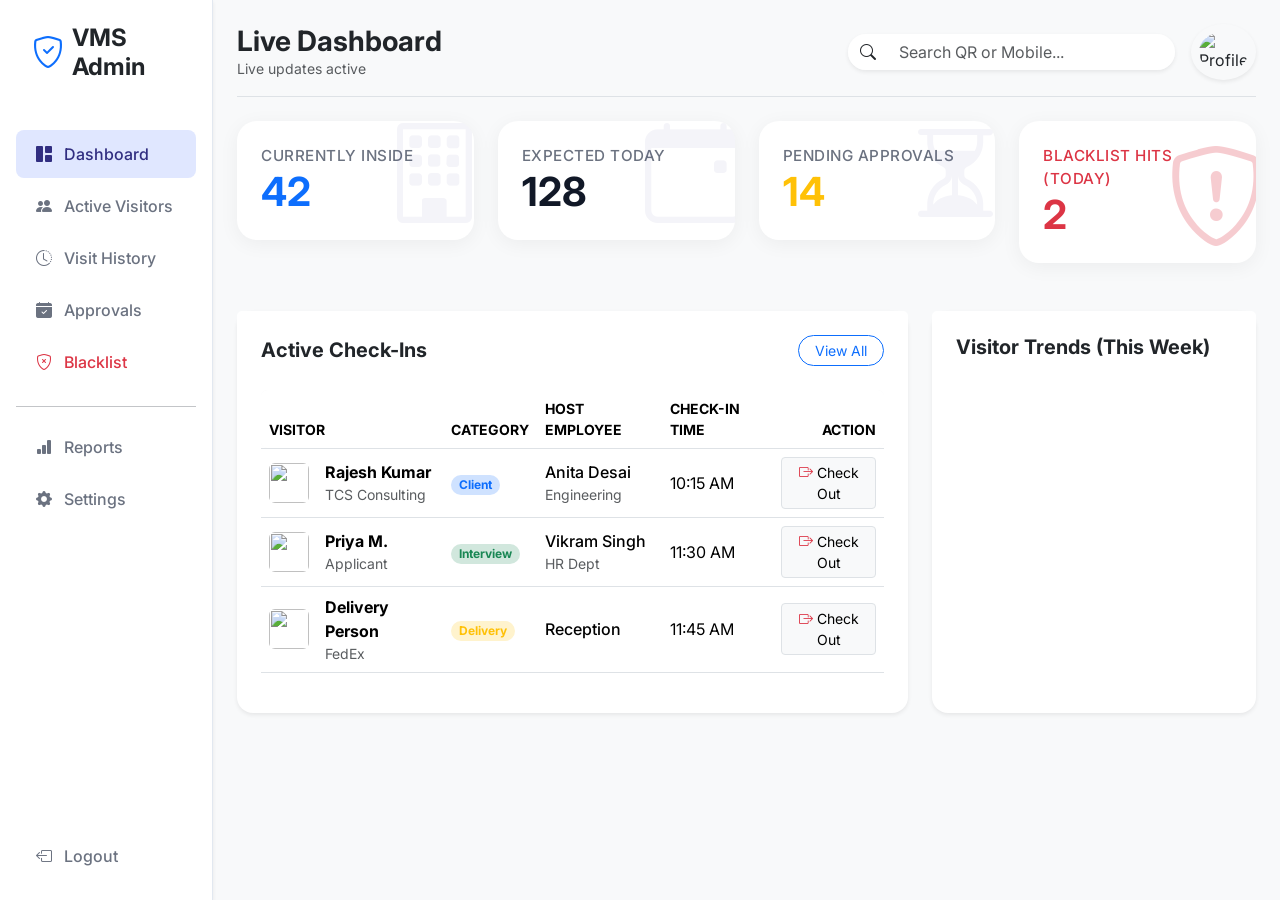
==== frontend/dashboard.html @ 6948e8de "feat(vms): complete Day 1-11 internship deliverables This commit introduces the foundational documen" ====
<!DOCTYPE html>
<html lang="en">
<head>
    <meta charset="UTF-8">
    <meta name="viewport" content="width=device-width, initial-scale=1.0">
    <title>VMS | Admin Dashboard</title>
    <link href="https://fonts.googleapis.com/css2?family=Inter:wght@300;400;500;600;700&display=swap" rel="stylesheet">
    <link href="https://cdn.jsdelivr.net/npm/bootstrap@5.3.2/dist/css/bootstrap.min.css" rel="stylesheet">
    <link href="assets/css/style.css" rel="stylesheet">
    <link rel="stylesheet" href="https://cdn.jsdelivr.net/npm/bootstrap-icons@1.11.1/font/bootstrap-icons.css">
    
    <!-- Chart.js for reports -->
    <script src="https://cdn.jsdelivr.net/npm/chart.js"></script>
</head>
<body class="bg-light">

    <div class="container-fluid p-0">
        <div class="row g-0">
            
            <!-- Sidebar -->
            <div class="col-lg-2 sidebar pt-4 px-3 d-none d-lg-block shadow-sm z-3">
                <div class="d-flex align-items-center mb-5 px-3">
                    <i class="bi bi-shield-check fs-2 text-primary me-2"></i>
                    <h4 class="fw-bold text-dark mb-0">VMS Admin</h4>
                </div>
                
                <div class="nav flex-column">
                    <a href="#" class="nav-link nav-link-premium active"><i class="bi bi-grid-1x2-fill me-2"></i> Dashboard</a>
                    <a href="#" class="nav-link nav-link-premium"><i class="bi bi-people-fill me-2"></i> Active Visitors</a>
                    <a href="#" class="nav-link nav-link-premium"><i class="bi bi-clock-history me-2"></i> Visit History</a>
                    <a href="#" class="nav-link nav-link-premium"><i class="bi bi-calendar-check-fill me-2"></i> Approvals</a>
                    <a href="#" class="nav-link nav-link-premium text-danger"><i class="bi bi-shield-x me-2"></i> Blacklist</a>
                    <hr class="my-3">
                    <a href="#" class="nav-link nav-link-premium"><i class="bi bi-bar-chart-fill me-2"></i> Reports</a>
                    <a href="#" class="nav-link nav-link-premium"><i class="bi bi-gear-fill me-2"></i> Settings</a>
                </div>
                
                <div class="position-absolute bottom-0 w-100 start-0 p-3">
                    <a href="index.html" class="nav-link nav-link-premium"><i class="bi bi-box-arrow-left me-2"></i> Logout</a>
                </div>
            </div>

            <!-- Main Content -->
            <div class="col-lg-10 p-4">
                
                <!-- Topbar -->
                <div class="d-flex justify-content-between align-items-center mb-4 pb-3 border-bottom animate-slide-up">
                    <div>
                        <h3 class="fw-bold text-dark mb-0">Live Dashboard</h3>
                        <p class="text-muted small mb-0"><span class="badge bg-success align-middle me-1"></span> Live updates active</p>
                    </div>
                    <div class="d-flex align-items-center">
                        <div class="input-group me-3 shadow-sm rounded-pill overflow-hidden">
                            <span class="input-group-text bg-white border-0"><i class="bi bi-search"></i></span>
                            <input type="text" class="form-control border-0 bg-white" placeholder="Search QR or Mobile...">
                        </div>
                        <div class="dropdown">
                            <button class="btn btn-white shadow-sm rounded-circle p-2 border-0" data-bs-toggle="dropdown">
                                <img src="https://ui-avatars.com/api/?name=Admin+User&background=4f46e5&color=fff" class="rounded-circle" width="40" height="40" alt="Profile">
                            </button>
                        </div>
                    </div>
                </div>

                <!-- Stats Row -->
                <div class="row g-4 mb-5 animate-slide-up" style="animation-delay: 0.1s;">
                    <div class="col-md-3">
                        <div class="stat-card hover-lift">
                            <div class="stat-label">Currently Inside</div>
                            <div class="stat-value text-primary">42</div>
                            <i class="bi bi-building stat-icon"></i>
                        </div>
                    </div>
                    <div class="col-md-3">
                        <div class="stat-card hover-lift">
                            <div class="stat-label">Expected Today</div>
                            <div class="stat-value">128</div>
                            <i class="bi bi-calendar-event stat-icon"></i>
                        </div>
                    </div>
                    <div class="col-md-3">
                        <div class="stat-card hover-lift">
                            <div class="stat-label">Pending Approvals</div>
                            <div class="stat-value text-warning">14</div>
                            <i class="bi bi-hourglass-split stat-icon"></i>
                        </div>
                    </div>
                    <div class="col-md-3">
                        <div class="stat-card hover-lift">
                            <div class="stat-label text-danger">Blacklist Hits (Today)</div>
                            <div class="stat-value text-danger">2</div>
                            <i class="bi bi-shield-exclamation stat-icon text-danger opacity-25"></i>
                        </div>
                    </div>
                </div>

                <!-- Active Visitors & Charts Row -->
                <div class="row g-4 animate-slide-up" style="animation-delay: 0.2s;">
                    <!-- Active Visitors Table -->
                    <div class="col-lg-8">
                        <div class="card border-0 shadow-sm rounded-4 h-100">
                            <div class="card-header bg-white border-0 pt-4 pb-0 px-4 d-flex justify-content-between align-items-center">
                                <h5 class="fw-bold mb-0">Active Check-Ins</h5>
                                <button class="btn btn-sm btn-outline-primary rounded-pill px-3">View All</button>
                            </div>
                            <div class="card-body p-4">
                                <div class="table-responsive">
                                    <table class="table table-hover align-middle">
                                        <thead class="text-muted small text-uppercase bg-light">
                                            <tr>
                                                <th class="rounded-start">Visitor</th>
                                                <th>Category</th>
                                                <th>Host Employee</th>
                                                <th>Check-In Time</th>
                                                <th class="rounded-end text-end">Action</th>
                                            </tr>
                                        </thead>
                                        <tbody>
                                            <tr>
                                                <td>
                                                    <div class="d-flex align-items-center">
                                                        <img src="https://ui-avatars.com/api/?name=Rajesh+K&background=random" class="rounded me-3" width="40" height="40">
                                                        <div>
                                                            <div class="fw-bold">Rajesh Kumar</div>
                                                            <div class="small text-muted">TCS Consulting</div>
                                                        </div>
                                                    </div>
                                                </td>
                                                <td><span class="badge bg-primary-subtle text-primary px-2 py-1 rounded-pill">Client</span></td>
                                                <td><div class="fw-medium">Anita Desai</div><div class="small text-muted">Engineering</div></td>
                                                <td>10:15 AM</td>
                                                <td class="text-end">
                                                    <button class="btn btn-sm btn-light border hover-lift"><i class="bi bi-box-arrow-right text-danger"></i> Check Out</button>
                                                </td>
                                            </tr>
                                            <tr>
                                                <td>
                                                    <div class="d-flex align-items-center">
                                                        <img src="https://ui-avatars.com/api/?name=Priya+M&background=random" class="rounded me-3" width="40" height="40">
                                                        <div>
                                                            <div class="fw-bold">Priya M.</div>
                                                            <div class="small text-muted">Applicant</div>
                                                        </div>
                                                    </div>
                                                </td>
                                                <td><span class="badge bg-success-subtle text-success px-2 py-1 rounded-pill">Interview</span></td>
                                                <td><div class="fw-medium">Vikram Singh</div><div class="small text-muted">HR Dept</div></td>
                                                <td>11:30 AM</td>
                                                <td class="text-end">
                                                    <button class="btn btn-sm btn-light border hover-lift"><i class="bi bi-box-arrow-right text-danger"></i> Check Out</button>
                                                </td>
                                            </tr>
                                            <tr>
                                                <td>
                                                    <div class="d-flex align-items-center">
                                                        <img src="https://ui-avatars.com/api/?name=FedEx+Guy&background=random" class="rounded me-3" width="40" height="40">
                                                        <div>
                                                            <div class="fw-bold">Delivery Person</div>
                                                            <div class="small text-muted">FedEx</div>
                                                        </div>
                                                    </div>
                                                </td>
                                                <td><span class="badge bg-warning-subtle text-warning px-2 py-1 rounded-pill">Delivery</span></td>
                                                <td><div class="fw-medium">Reception</div></td>
                                                <td>11:45 AM</td>
                                                <td class="text-end">
                                                    <button class="btn btn-sm btn-light border hover-lift"><i class="bi bi-box-arrow-right text-danger"></i> Check Out</button>
                                                </td>
                                            </tr>
                                        </tbody>
                                    </table>
                                </div>
                            </div>
                        </div>
                    </div>

                    <!-- Mini Report Chart -->
                    <div class="col-lg-4">
                        <div class="card border-0 shadow-sm rounded-4 h-100">
                            <div class="card-header bg-white border-0 pt-4 px-4">
                                <h5 class="fw-bold mb-0">Visitor Trends (This Week)</h5>
                            </div>
                            <div class="card-body px-4 pb-4">
                                <canvas id="visitorChart" height="250"></canvas>
                            </div>
                        </div>
                    </div>
                </div>

            </div>
        </div>
    </div>

    <script src="https://cdn.jsdelivr.net/npm/bootstrap@5.3.2/dist/js/bootstrap.bundle.min.js"></script>
    <script>
        // Init Chart.js
        const ctx = document.getElementById('visitorChart').getContext('2d');
        new Chart(ctx, {
            type: 'bar',
            data: {
                labels: ['Mon', 'Tue', 'Wed', 'Thu', 'Fri'],
                datasets: [{
                    label: 'Visitors',
                    data: [120, 190, 150, 175, 130],
                    backgroundColor: '#4f46e5',
                    borderRadius: 6,
                    barThickness: 20
                }]
            },
            options: {
                responsive: true,
                maintainAspectRatio: false,
                plugins: {
                    legend: { display: false }
                },
                scales: {
                    y: { beginAtZero: true, grid: { borderDash: [2, 4] } },
                    x: { grid: { display: false } }
                }
            }
        });
    </script>
</body>
</html>
---- frontend/assets/css/style.css ----
/* Premium Design Tokens & Utilities */
:root {
  /* Color Palette */
  --vms-primary-100: #e0e7ff;
  --vms-primary-500: #4f46e5;
  --vms-primary-900: #312e81;
  --vms-dark-100: #f3f4f6;
  --vms-dark-500: #6b7280;
  --vms-dark-900: #111827;
  --vms-success: #10b981;
  --vms-danger: #ef4444;

  /* Typography */
  --font-family-primary: 'Inter', system-ui, -apple-system, sans-serif;
  
  /* Shadows & Radius */
  --shadow-soft: 0 4px 20px rgba(0, 0, 0, 0.05);
  --shadow-hover: 0 10px 30px rgba(79, 70, 229, 0.15);
  --border-radius-sm: 8px;
  --border-radius-md: 12px;
  --border-radius-lg: 20px;
  
  /* Transitions */
  --transition-smooth: all 0.3s cubic-bezier(0.25, 0.8, 0.25, 1);
}

body {
  font-family: var(--font-family-primary);
  background-color: #f8fafc;
  color: var(--vms-dark-900);
  -webkit-font-smoothing: antialiased;
}

/* Glassmorphism utilities */
.glass-panel {
  background: rgba(255, 255, 255, 0.85);
  backdrop-filter: blur(12px);
  -webkit-backdrop-filter: blur(12px);
  border: 1px solid rgba(255, 255, 255, 0.3);
  box-shadow: var(--shadow-soft);
  border-radius: var(--border-radius-lg);
}

/* Premium Buttons */
.btn-premium {
  background: linear-gradient(135deg, var(--vms-primary-500), #6366f1);
  color: white;
  border: none;
  border-radius: var(--border-radius-sm);
  padding: 10px 24px;
  font-weight: 500;
  letter-spacing: 0.3px;
  transition: var(--transition-smooth);
}

.btn-premium:hover {
  transform: translateY(-2px);
  box-shadow: var(--shadow-hover);
  color: white;
}

/* Form Controls */
.form-control-premium {
  border: 1px solid #e2e8f0;
  border-radius: var(--border-radius-sm);
  padding: 12px 16px;
  font-size: 0.95rem;
  transition: var(--transition-smooth);
  background-color: #fcfcfd;
}

.form-control-premium:focus {
  border-color: var(--vms-primary-500);
  box-shadow: 0 0 0 4px rgba(79, 70, 229, 0.1);
  background-color: #ffffff;
  outline: none;
}

.form-label-premium {
  font-weight: 500;
  color: var(--vms-dark-500);
  font-size: 0.9rem;
  margin-bottom: 6px;
}

/* Custom Card Hover */
.hover-lift {
  transition: var(--transition-smooth);
}

.hover-lift:hover {
  transform: translateY(-5px);
  box-shadow: var(--shadow-hover);
}

/* OTP Input Boxes */
.otp-container {
  display: flex;
  gap: 10px;
  justify-content: center;
}

.otp-box {
  width: 50px;
  height: 60px;
  font-size: 24px;
  text-align: center;
  border: 2px solid #e2e8f0;
  border-radius: var(--border-radius-md);
  font-weight: 600;
  color: var(--vms-primary-900);
  transition: var(--transition-smooth);
}

.otp-box:focus {
  border-color: var(--vms-primary-500);
  outline: none;
  box-shadow: 0 0 0 4px rgba(79, 70, 229, 0.15);
}

/* Sidebar Dashboard */
.sidebar {
  height: 100vh;
  background-color: white;
  border-right: 1px solid #e2e8f0;
  position: sticky;
  top: 0;
}

.nav-link-premium {
  color: var(--vms-dark-500);
  padding: 12px 20px;
  border-radius: var(--border-radius-sm);
  margin-bottom: 4px;
  font-weight: 500;
  transition: var(--transition-smooth);
}

.nav-link-premium:hover, .nav-link-premium.active {
  background-color: var(--vms-primary-100);
  color: var(--vms-primary-900);
}

.nav-link-premium i {
  width: 24px;
}

/* Dashboard Stats Cards */
.stat-card {
  padding: 24px;
  border-radius: var(--border-radius-lg);
  border: none;
  box-shadow: var(--shadow-soft);
  background: white;
  position: relative;
  overflow: hidden;
}

.stat-icon {
  position: absolute;
  right: -10px;
  bottom: -10px;
  font-size: 100px;
  opacity: 0.05;
  color: var(--vms-primary-900);
}

.stat-value {
  font-size: 2.5rem;
  font-weight: 700;
  color: var(--vms-dark-900);
  line-height: 1.2;
}

.stat-label {
  color: var(--vms-dark-500);
  font-weight: 500;
  font-size: 0.95rem;
  text-transform: uppercase;
  letter-spacing: 0.5px;
}

/* Animations */
@keyframes slideUp {
  from { opacity: 0; transform: translateY(20px); }
  to { opacity: 1; transform: translateY(0); }
}

.animate-slide-up {
  animation: slideUp 0.5s cubic-bezier(0.25, 0.8, 0.25, 1) forwards;
}
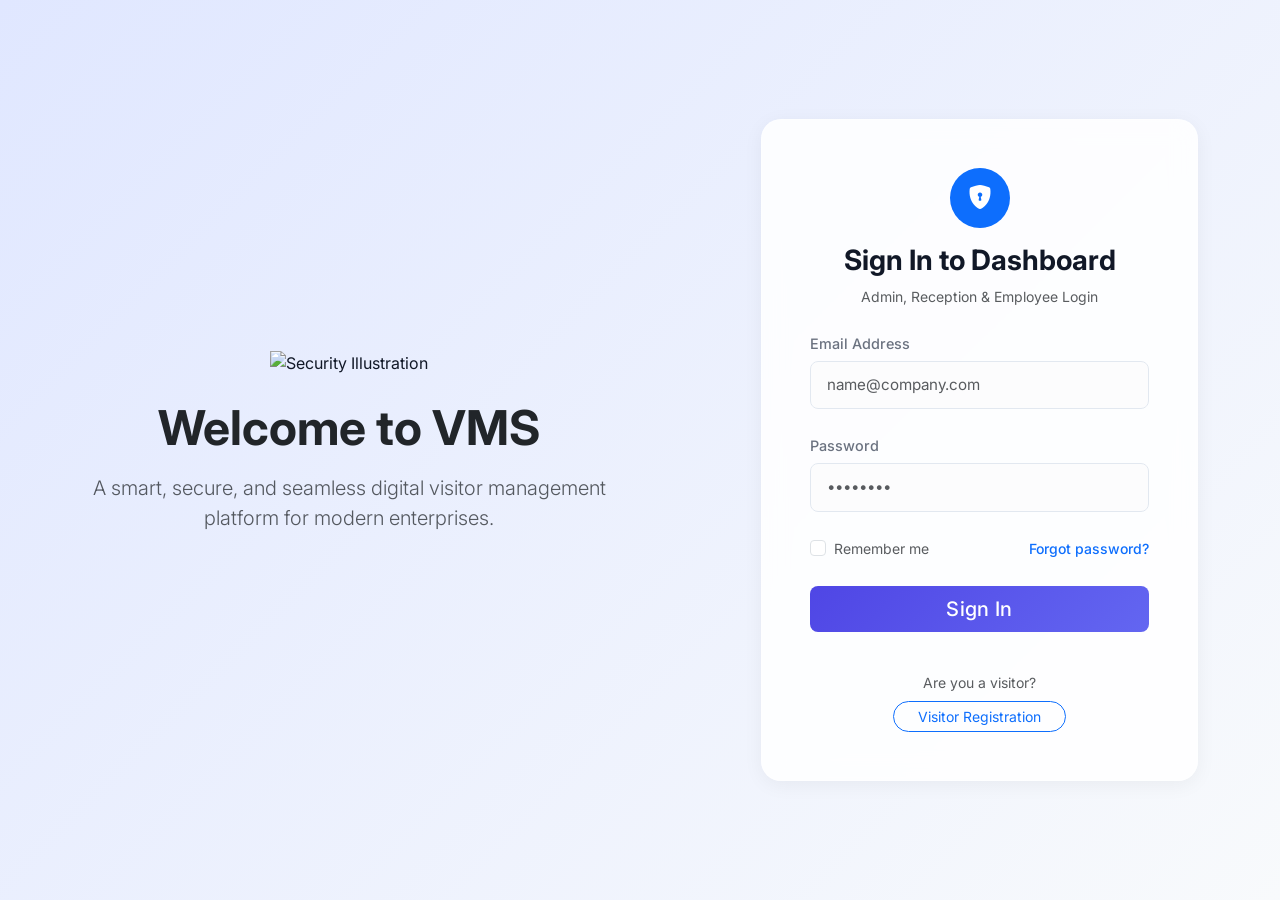
==== commit c6bdca31: "feat: implement blacklist, reporting capabilities, and revamp dashboard UI - Add Blacklist and Repor" ====
--- a/frontend/dashboard.html
+++ b/frontend/dashboard.html
@@ -21,7 +21,7 @@
             <div class="col-lg-2 sidebar pt-4 px-3 d-none d-lg-block shadow-sm z-3">
                 <div class="d-flex align-items-center mb-5 px-3">
                     <i class="bi bi-shield-check fs-2 text-primary me-2"></i>
-                    <h4 class="fw-bold text-dark mb-0">VMS Admin</h4>
+                    <h4 id="sidebar-role-title" class="fw-bold text-dark mb-0">VMS Admin</h4>
                 </div>
                 
                 <div class="nav flex-column">
@@ -46,8 +46,8 @@
                 <!-- Topbar -->
                 <div class="d-flex justify-content-between align-items-center mb-4 pb-3 border-bottom animate-slide-up">
                     <div>
-                        <h3 class="fw-bold text-dark mb-0">Live Dashboard</h3>
-                        <p class="text-muted small mb-0"><span class="badge bg-success align-middle me-1"></span> Live updates active</p>
+                        <h3 id="topbar-title" class="fw-bold text-dark mb-0">Live Dashboard</h3>
+                        <p id="topbar-subtitle" class="text-muted small mb-0"><span class="badge bg-success align-middle me-1"></span> Live updates active</p>
                     </div>
                     <div class="d-flex align-items-center">
                         <div class="input-group me-3 shadow-sm rounded-pill overflow-hidden">
@@ -56,11 +56,17 @@
                         </div>
                         <div class="dropdown">
                             <button class="btn btn-white shadow-sm rounded-circle p-2 border-0" data-bs-toggle="dropdown">
-                                <img src="https://ui-avatars.com/api/?name=Admin+User&background=4f46e5&color=fff" class="rounded-circle" width="40" height="40" alt="Profile">
+                                <img id="topbar-avatar" src="https://ui-avatars.com/api/?name=Admin+User&background=4f46e5&color=fff" class="rounded-circle" width="40" height="40" alt="Profile">
                             </button>
                         </div>
                     </div>
                 </div>
+
+                <!-- Main View Container -->
+                <div id="main-view-container">
+
+                    <!-- Dashboard View -->
+                    <div id="dashboard-view" class="view-section">
 
                 <!-- Stats Row -->
                 <div class="row g-4 mb-5 animate-slide-up" style="animation-delay: 0.1s;">
@@ -186,39 +192,152 @@
                         </div>
                     </div>
                 </div>
-
+                </div>
+                <!-- End Dashboard View -->
+
+                <!-- Visit History View -->
+                <div id="history-view" class="view-section d-none">
+                    <div class="card border-0 shadow-sm rounded-4 mb-4 animate-slide-up">
+                        <div class="card-header bg-white border-0 pt-4 pb-0 px-4">
+                            <h5 class="fw-bold mb-0">All Visits</h5>
+                        </div>
+                        <div class="card-body p-4">
+                            <div class="table-responsive">
+                                <table class="table table-hover align-middle">
+                                    <thead class="text-muted small text-uppercase bg-light">
+                                        <tr>
+                                            <th class="rounded-start">Visitor</th>
+                                            <th>Mobile</th>
+                                            <th>Category</th>
+                                            <th>Host</th>
+                                            <th>Status</th>
+                                            <th class="rounded-end text-end">Expected Date</th>
+                                        </tr>
+                                    </thead>
+                                    <tbody id="history-table-body">
+                                        <!-- Dynamically populated -->
+                                    </tbody>
+                                </table>
+                            </div>
+                        </div>
+                    </div>
+                </div>
+
+                <!-- Approvals View -->
+                <div id="approvals-view" class="view-section d-none">
+                    <div class="card border-0 shadow-sm rounded-4 mb-4 animate-slide-up">
+                        <div class="card-header bg-white border-0 pt-4 pb-0 px-4">
+                            <h5 class="fw-bold mb-0">Pending Approvals</h5>
+                        </div>
+                        <div class="card-body p-4">
+                            <div class="table-responsive">
+                                <table class="table table-hover align-middle">
+                                    <thead class="text-muted small text-uppercase bg-light">
+                                        <tr>
+                                            <th class="rounded-start">Visitor</th>
+                                            <th>Mobile</th>
+                                            <th>Category</th>
+                                            <th>Expected Date</th>
+                                            <th class="rounded-end text-end">Action</th>
+                                        </tr>
+                                    </thead>
+                                    <tbody id="approvals-table-body">
+                                        <!-- Dynamically populated -->
+                                    </tbody>
+                                </table>
+                            </div>
+                        </div>
+                    </div>
+                </div>
+
+                <!-- Blacklist View -->
+                <div id="blacklist-view" class="view-section d-none">
+                    <div class="row g-4 animate-slide-up">
+                        <div class="col-lg-4">
+                            <div class="card border-0 shadow-sm rounded-4">
+                                <div class="card-header bg-white border-0 pt-4 px-4">
+                                    <h5 class="fw-bold mb-0">Add to Blacklist</h5>
+                                </div>
+                                <div class="card-body p-4">
+                                    <form id="blacklist-form">
+                                        <div class="mb-3">
+                                            <label class="form-label">Mobile Number</label>
+                                            <input type="text" class="form-control" id="blacklist-mobile" placeholder="+91...">
+                                        </div>
+                                        <div class="mb-3">
+                                            <label class="form-label">ID Number (Optional)</label>
+                                            <input type="text" class="form-control" id="blacklist-id">
+                                        </div>
+                                        <div class="mb-3">
+                                            <label class="form-label">Reason</label>
+                                            <textarea class="form-control" id="blacklist-reason" rows="3" required></textarea>
+                                        </div>
+                                        <button type="submit" class="btn btn-danger w-100">Block Visitor</button>
+                                    </form>
+                                </div>
+                            </div>
+                        </div>
+                        <div class="col-lg-8">
+                            <div class="card border-0 shadow-sm rounded-4 h-100">
+                                <div class="card-header bg-white border-0 pt-4 px-4">
+                                    <h5 class="fw-bold mb-0">Blacklisted Individuals</h5>
+                                </div>
+                                <div class="card-body p-4">
+                                    <div class="table-responsive">
+                                        <table class="table table-hover align-middle">
+                                            <thead class="text-muted small text-uppercase bg-light">
+                                                <tr>
+                                                    <th class="rounded-start">Mobile</th>
+                                                    <th>ID Number</th>
+                                                    <th>Reason</th>
+                                                    <th>Date Added</th>
+                                                    <th class="rounded-end text-end">Action</th>
+                                                </tr>
+                                            </thead>
+                                            <tbody id="blacklist-table-body">
+                                                <!-- Dynamically populated -->
+                                            </tbody>
+                                        </table>
+                                    </div>
+                                </div>
+                            </div>
+                        </div>
+                    </div>
+                </div>
+
+                <!-- Reports View -->
+                <div id="reports-view" class="view-section d-none">
+                    <div class="card border-0 shadow-sm rounded-4 h-100 mb-4 animate-slide-up">
+                        <div class="card-header bg-white border-0 pt-4 px-4">
+                            <h5 class="fw-bold mb-0">Analytics & Trends</h5>
+                        </div>
+                        <div class="card-body px-4 pb-4">
+                            <div style="height: 400px; width: 100%;">
+                                <canvas id="mainReportChart"></canvas>
+                            </div>
+                        </div>
+                    </div>
+                </div>
+
+                <!-- Settings View -->
+                <div id="settings-view" class="view-section d-none">
+                    <div class="card border-0 shadow-sm rounded-4 mb-4 animate-slide-up">
+                        <div class="card-header bg-white border-0 pt-4 px-4">
+                            <h5 class="fw-bold mb-0">System Settings</h5>
+                        </div>
+                        <div class="card-body p-4">
+                            <p class="text-muted">Configuration options will appear here.</p>
+                        </div>
+                    </div>
+                </div>
+
+                </div> <!-- End Main View Container -->
             </div>
         </div>
     </div>
 
     <script src="https://cdn.jsdelivr.net/npm/bootstrap@5.3.2/dist/js/bootstrap.bundle.min.js"></script>
-    <script>
-        // Init Chart.js
-        const ctx = document.getElementById('visitorChart').getContext('2d');
-        new Chart(ctx, {
-            type: 'bar',
-            data: {
-                labels: ['Mon', 'Tue', 'Wed', 'Thu', 'Fri'],
-                datasets: [{
-                    label: 'Visitors',
-                    data: [120, 190, 150, 175, 130],
-                    backgroundColor: '#4f46e5',
-                    borderRadius: 6,
-                    barThickness: 20
-                }]
-            },
-            options: {
-                responsive: true,
-                maintainAspectRatio: false,
-                plugins: {
-                    legend: { display: false }
-                },
-                scales: {
-                    y: { beginAtZero: true, grid: { borderDash: [2, 4] } },
-                    x: { grid: { display: false } }
-                }
-            }
-        });
-    </script>
+
+    <script src="assets/js/main.js"></script>
 </body>
 </html>
